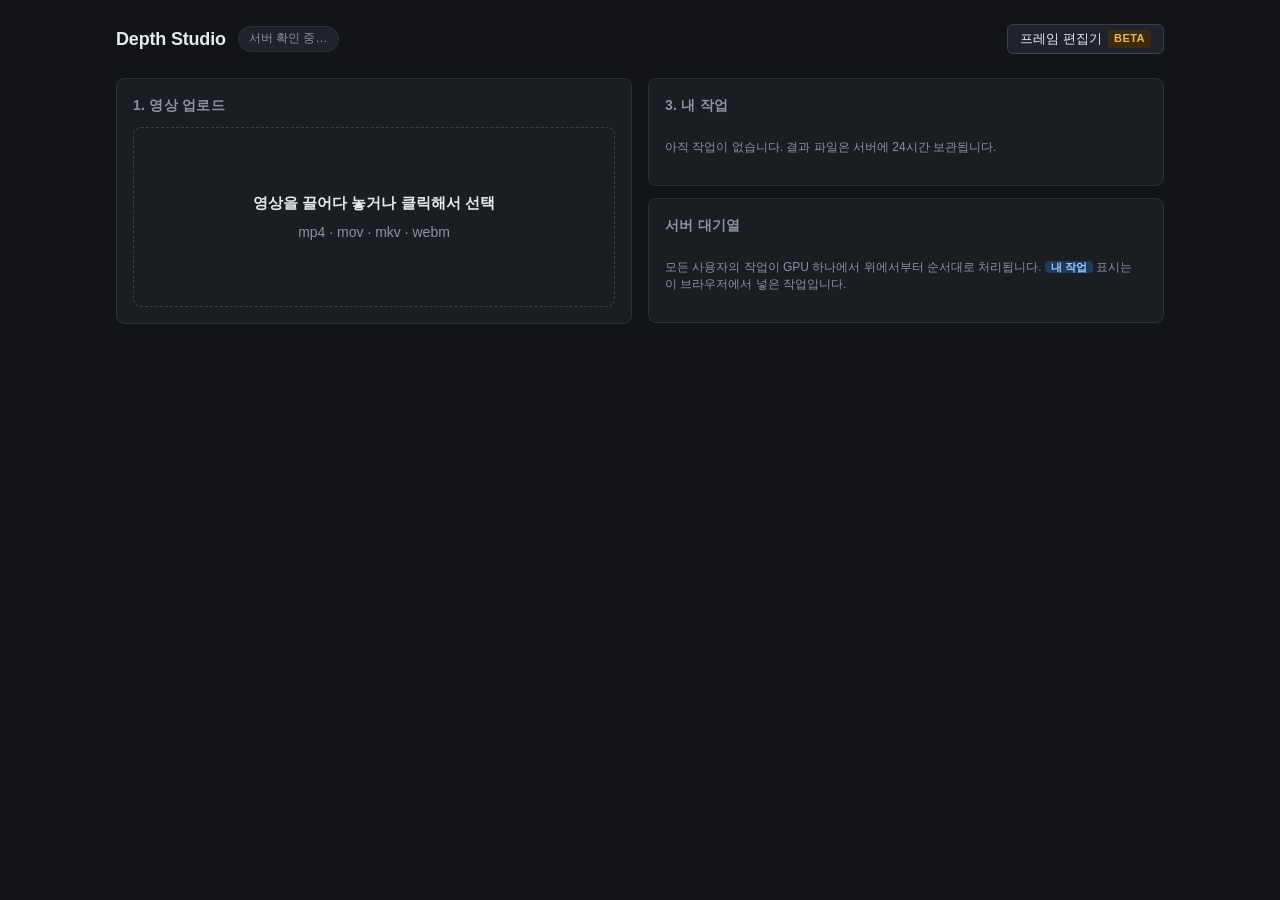
==== static/index.html @ bb8bd8f8 "Depth Studio: shared depth-map web app with frame timing editor Web page for a shared GPU server: up" ====
<!doctype html>
<html lang="ko">
<head>
  <meta charset="utf-8">
  <meta name="viewport" content="width=device-width, initial-scale=1">
  <title>Depth Studio</title>
  <link rel="stylesheet" href="/static/style.css">
</head>
<body>
  <div class="page">
    <header class="header">
      <a class="brand" href="/">Depth Studio</a>
      <a class="pill" id="serverStatus" href="#queue" title="서버 대기열 보기">서버 확인 중…</a>
      <div class="spacer"></div>
      <a class="btn" href="/editor">프레임 편집기 <span class="beta">BETA</span></a>
    </header>

    <div class="grid-2">
      <div class="stack">
        <section class="card">
          <h2>1. 영상 업로드</h2>
          <div id="uploadBox">
            <div class="dropzone" id="dropzone">
              <strong>영상을 끌어다 놓거나 클릭해서 선택</strong>
              <span id="uploadHint">mp4 · mov · mkv · webm</span>
            </div>
          </div>
          <div id="mediaBox" class="stack" hidden></div>
        </section>

        <section class="card" id="optionsCard" hidden>
          <h2>2. 변환 설정</h2>
          <div class="stack">
            <div id="depthOptions"></div>
            <div class="form">
              <label>컷 감지 민감도</label>
              <div class="inline">
                <input type="range" id="cutThreshold" min="2" max="60" step="1">
                <span class="val" id="cutThresholdVal"></span>
              </div>
              <div class="note full" id="cutInfo"></div>
              <label>출력</label>
              <div class="stack" style="gap:6px">
                <label class="check"><input type="checkbox" id="outMp4" checked> Depth 영상 (mp4, 흑백)</label>
                <label class="check"><input type="checkbox" id="outPng"> 16bit PNG 시퀀스 (zip)</label>
              </div>
              <label>오디오</label>
              <label class="check"><input type="checkbox" id="outAudio" checked> 원본 오디오 유지 (mp4에 포함)</label>
            </div>
            <div class="row">
              <button class="primary" id="startBtn">Depth 변환 시작</button>
              <span class="note" id="startNote"></span>
            </div>
          </div>
        </section>
      </div>

      <div class="stack">
        <section class="card">
          <h2>3. 내 작업</h2>
          <div class="jobs" id="jobs"></div>
          <p class="note" id="jobsEmpty">아직 작업이 없습니다. 결과 파일은 서버에 <span id="ttl">24</span>시간 보관됩니다.</p>
        </section>

        <section class="card" id="queue">
          <h2>서버 대기열 <span class="note" id="queueSummary"></span></h2>
          <div class="queue" id="queueList"></div>
          <p class="note">모든 사용자의 작업이 GPU 하나에서 위에서부터 순서대로 처리됩니다. <span class="mine-tag">내 작업</span> 표시는 이 브라우저에서 넣은 작업입니다.</p>
        </section>
      </div>
    </div>
  </div>
  <script type="module" src="/static/app.js"></script>
</body>
</html>
---- static/style.css ----
:root {
  --bg: #121417;
  --panel: #1a1d22;
  --panel-2: #20242a;
  --line: #2c3139;
  --line-2: #3a414b;
  --text: #e6e9ee;
  --muted: #8b939f;
  --accent: #5aa9ff;
  --accent-ink: #0b1a2b;
  --ok: #4cc38a;
  --warn: #f0b44c;
  --danger: #ef6461;
  --step1: #5aa9ff;
  --step2: #4cc38a;
  --step3: #f0b44c;
  --step4: #b38cff;
  --stepN: #3cc6c6;
  --hold: #7b8494;
  --radius: 8px;
  --mono: "JetBrains Mono", "Cascadia Mono", Consolas, monospace;
  color-scheme: dark;
}

* { box-sizing: border-box; }
html, body { margin: 0; height: 100%; }
body {
  background: var(--bg);
  color: var(--text);
  font: 14px/1.45 "Pretendard", "Segoe UI", "Apple SD Gothic Neo", "Malgun Gothic", sans-serif;
}
a { color: var(--accent); text-decoration: none; }
a:hover { text-decoration: underline; }
[hidden] { display: none !important; }
.muted { color: var(--muted); }
.mono { font-family: var(--mono); font-variant-numeric: tabular-nums; }
.spacer { flex: 1; }

button, .btn {
  display: inline-flex; align-items: center; justify-content: center; gap: 6px;
  height: 30px; padding: 0 12px;
  background: var(--panel-2); color: var(--text);
  border: 1px solid var(--line-2); border-radius: 6px;
  font: inherit; font-size: 13px; cursor: pointer; white-space: nowrap;
}
button:hover:not(:disabled), .btn:hover { border-color: #56606d; background: #262b32; text-decoration: none; }
button:disabled { opacity: .45; cursor: default; }
button.primary, .btn.primary { background: var(--accent); color: var(--accent-ink); border-color: var(--accent); font-weight: 600; }
button.primary:hover:not(:disabled), .btn.primary:hover { background: #7bbaff; }
button.danger { color: var(--danger); }
button.icon { width: 30px; padding: 0; }
button.on { background: #22364d; border-color: var(--accent); color: #cfe5ff; }

input, select {
  height: 30px; padding: 0 8px;
  background: #15181c; color: var(--text);
  border: 1px solid var(--line-2); border-radius: 6px; font: inherit; font-size: 13px;
}
input[type="checkbox"] { height: auto; accent-color: var(--accent); }
input[type="range"] { padding: 0; border: 0; background: none; accent-color: var(--accent); height: 20px; }
input[type="number"] { width: 72px; }
label.check { display: inline-flex; align-items: center; gap: 6px; cursor: pointer; }

/* ---------- converter page ---------- */
.page { max-width: 1080px; margin: 0 auto; padding: 24px 16px 64px; }
.header { display: flex; align-items: center; gap: 12px; margin-bottom: 24px; flex-wrap: wrap; }
.brand { font-size: 18px; font-weight: 700; color: var(--text); letter-spacing: -.01em; white-space: nowrap; }
.topbar .brand { font-size: 15px; }
.brand:hover { text-decoration: none; }
.pill { padding: 3px 10px; border-radius: 999px; background: var(--panel-2); border: 1px solid var(--line); color: var(--muted); font-size: 12px; }
.beta { padding: 1px 6px; border-radius: 4px; background: #3b2c10; color: var(--warn); font-size: 11px; font-weight: 700; letter-spacing: .04em; }
.grid-2 { display: grid; grid-template-columns: minmax(0, 1fr) minmax(0, 1fr); gap: 16px; }
@media (max-width: 820px) { .grid-2 { grid-template-columns: 1fr; } }
.card { background: var(--panel); border: 1px solid var(--line); border-radius: var(--radius); padding: 16px; }
.card h2 { margin: 0 0 12px; font-size: 14px; font-weight: 600; color: var(--muted); letter-spacing: .02em; }
.stack { display: flex; flex-direction: column; gap: 12px; }
.row { display: flex; align-items: center; gap: 8px; flex-wrap: wrap; }

.dropzone {
  display: flex; flex-direction: column; align-items: center; justify-content: center; gap: 8px;
  min-height: 180px; padding: 24px; text-align: center;
  border: 1.5px dashed var(--line-2); border-radius: var(--radius); cursor: pointer; color: var(--muted);
}
.dropzone.drag, .dropzone:hover { border-color: var(--accent); color: var(--text); background: #16202b; }
.dropzone strong { color: var(--text); font-size: 15px; }

.progress { height: 6px; background: #0f1114; border-radius: 3px; overflow: hidden; }
.progress > div { height: 100%; width: 0; background: var(--accent); transition: width .2s; }
.progress.indeterminate > div { width: 30%; animation: indet 1.1s infinite ease-in-out; }
@keyframes indet { from { margin-left: -30%; } to { margin-left: 100%; } }

.media-info { display: grid; grid-template-columns: 140px 1fr; gap: 12px; align-items: start; }
.media-info img { width: 140px; border-radius: 4px; background: #000; display: block; }
.kv { display: grid; grid-template-columns: auto 1fr; gap: 2px 12px; font-size: 13px; }
.kv dt { color: var(--muted); }
.kv dd { margin: 0; }

.form { display: grid; grid-template-columns: 120px minmax(0, 1fr); gap: 10px 12px; align-items: center; }
.form > label { color: var(--muted); font-size: 13px; }
.form .full { grid-column: 1 / -1; }
.form .inline { display: flex; align-items: center; gap: 8px; }
.form .inline input[type="range"] { flex: 1; min-width: 0; }
.form .val { min-width: 40px; text-align: right; font-family: var(--mono); font-size: 12px; color: var(--muted); }
details.adv > summary { cursor: pointer; color: var(--muted); font-size: 13px; padding: 4px 0; }
details.adv[open] > summary { margin-bottom: 10px; }
.note { font-size: 12px; color: var(--muted); }
.note.warn { color: var(--warn); }

.jobs { display: flex; flex-direction: column; gap: 10px; }
.job { border: 1px solid var(--line); border-radius: var(--radius); padding: 12px; background: var(--panel-2); display: flex; flex-direction: column; gap: 8px; }
.job-head { display: flex; align-items: center; gap: 8px; }
.job-title { font-weight: 600; overflow: hidden; text-overflow: ellipsis; white-space: nowrap; min-width: 0; flex: 1; }
.badge { font-size: 11px; padding: 1px 7px; border-radius: 4px; background: #2a2f37; color: var(--muted); font-weight: 600; }
.badge.running { background: #16314f; color: #9ccbff; }
.badge.done { background: #143526; color: var(--ok); }
.badge.error { background: #3d1a1a; color: var(--danger); }
.badge.cancelled { background: #2a2f37; color: var(--muted); }
.job-stage { font-size: 12px; color: var(--muted); }
.job-files { display: flex; flex-direction: column; gap: 4px; }
.job-files a { display: flex; justify-content: space-between; gap: 8px; padding: 6px 10px; border-radius: 6px; background: #15181c; border: 1px solid var(--line); }
.job-files a:hover { border-color: var(--accent); text-decoration: none; }
.job-err { color: var(--danger); font-size: 12px; white-space: pre-wrap; word-break: break-word; }

.queue { display: flex; flex-direction: column; gap: 6px; }
.queue h4 { margin: 8px 0 2px; font-size: 12px; font-weight: 600; color: var(--muted); }
.queue h4:first-child { margin-top: 0; }
.qrow { display: grid; grid-template-columns: 28px minmax(0, 1fr); gap: 4px 10px; padding: 8px 10px; border-radius: 6px; background: var(--panel-2); border: 1px solid var(--line); }
.qrow.mine { border-color: #2f5f93; background: #18222e; }
.qrow.done-row { background: transparent; }
.qrow > :not(.qpos) { grid-column: 2; }
.qpos { grid-row: 1; grid-column: 1; align-self: start; text-align: center; font-family: var(--mono); font-weight: 700; font-size: 13px; color: var(--muted); padding-top: 1px; }
.qrow.running .qpos { color: #9ccbff; }
.qname { display: flex; align-items: center; gap: 6px; min-width: 0; }
.qname span:first-child { overflow: hidden; text-overflow: ellipsis; white-space: nowrap; font-weight: 600; min-width: 0; }
.qmeta { font-size: 12px; color: var(--muted); }
.mine-tag { font-size: 11px; padding: 0 6px; border-radius: 4px; background: #1e3a5c; color: #9ccbff; font-weight: 600; white-space: nowrap; }
a.pill:hover { color: var(--text); border-color: var(--line-2); text-decoration: none; }

.toast {
  position: fixed; left: 50%; bottom: 24px; transform: translateX(-50%);
  background: #2a3038; border: 1px solid var(--line-2); padding: 8px 14px; border-radius: 6px;
  font-size: 13px; z-index: 50; box-shadow: 0 6px 24px rgba(0,0,0,.4);
}

/* ---------- editor ---------- */
body.editor { overflow: hidden; }
.topbar {
  height: 44px; display: flex; align-items: center; gap: 8px; padding: 0 12px;
  background: var(--panel); border-bottom: 1px solid var(--line);
}
.topbar .file { font-weight: 600; max-width: 320px; overflow: hidden; text-overflow: ellipsis; white-space: nowrap; }
.topbar .sep { width: 1px; height: 20px; background: var(--line); margin: 0 4px; }
.editor-grid {
  height: calc(100vh - 44px);
  display: grid;
  grid-template-columns: minmax(0, 1fr) 340px;
  grid-template-rows: minmax(0, 1fr) auto;
}
.viewer-pane { display: flex; flex-direction: column; min-width: 0; min-height: 0; border-right: 1px solid var(--line); }
.viewer-toolbar, .transport, .tl-toolbar { display: flex; align-items: center; gap: 6px; padding: 6px 10px; flex-wrap: wrap; }
.viewer-toolbar { border-bottom: 1px solid var(--line); }
.seg-ctrl { display: inline-flex; border: 1px solid var(--line-2); border-radius: 6px; overflow: hidden; }
.seg-ctrl button { border: 0; border-radius: 0; height: 28px; background: transparent; }
.seg-ctrl button + button { border-left: 1px solid var(--line-2); }
.seg-ctrl button.on { background: #22364d; color: #cfe5ff; }
.viewer { position: relative; flex: 1; min-height: 0; background: #0b0c0e; }
.viewer canvas { position: absolute; inset: 0; width: 100%; height: 100%; display: block; }
.hud {
  position: absolute; left: 10px; top: 10px; display: flex; gap: 6px; flex-wrap: wrap; pointer-events: none;
  font-family: var(--mono); font-size: 12px;
}
.hud span { background: rgba(10,12,14,.78); border: 1px solid rgba(255,255,255,.08); padding: 2px 8px; border-radius: 4px; }
.hud .key { color: #fff; background: rgba(40,90,150,.85); }
.hud .hold { color: #cdd3dc; }
.hud .ov { color: var(--warn); }
.load-status { font-size: 12px; color: var(--muted); }
.transport { border-top: 1px solid var(--line); }
.transport .tc { font-family: var(--mono); font-size: 13px; padding: 0 8px; color: var(--muted); }
.transport input.frame { width: 76px; font-family: var(--mono); }

.inspector { grid-row: 1 / 2; grid-column: 2; overflow-y: auto; background: var(--panel); }
.insp-sec { padding: 12px 14px; border-bottom: 1px solid var(--line); display: flex; flex-direction: column; gap: 8px; }
.insp-sec h3 { margin: 0; font-size: 12px; font-weight: 600; color: var(--muted); text-transform: uppercase; letter-spacing: .06em; display: flex; align-items: center; gap: 8px; }
.insp-sec h3 .spacer { flex: 1; }
.insp-sec .row button { height: 28px; }
.step-btns { display: grid; grid-template-columns: repeat(5, 1fr); gap: 4px; }
.step-btns button { padding: 0; font-weight: 600; }
.step-btns button[data-step="1"] { color: var(--step1); }
.step-btns button[data-step="2"] { color: var(--step2); }
.step-btns button[data-step="3"] { color: var(--step3); }
.step-btns button[data-step="4"] { color: var(--step4); }
.step-btns button[data-step="0"] { color: var(--hold); }
.target { font-size: 12px; color: var(--muted); }
.target b { color: var(--text); font-weight: 600; }
.list { display: flex; flex-direction: column; gap: 2px; max-height: 180px; overflow-y: auto; }
.list .item { display: flex; align-items: center; gap: 6px; padding: 3px 6px; border-radius: 4px; font-size: 12px; }
.list .item:hover { background: var(--panel-2); }
.list .item.active { background: #1d2b3b; }
.list .item .range { font-family: var(--mono); flex: 1; cursor: pointer; }
.list .item select { height: 24px; font-size: 12px; padding: 0 4px; }
.list .item button { height: 22px; padding: 0 6px; font-size: 11px; }
.swatch { width: 10px; height: 10px; border-radius: 2px; flex: none; }
.stats { display: grid; grid-template-columns: 1fr 1fr; gap: 6px; }
.stat { background: var(--panel-2); border-radius: 6px; padding: 6px 8px; }
.stat .v { font-family: var(--mono); font-size: 16px; }
.stat .k { font-size: 11px; color: var(--muted); }

.timeline-pane { grid-column: 1 / -1; display: flex; flex-direction: column; border-top: 1px solid var(--line); background: var(--panel); min-width: 0; }
.tl-toolbar { border-bottom: 1px solid var(--line); font-size: 12px; }
.legend { display: flex; gap: 10px; color: var(--muted); font-size: 12px; flex-wrap: wrap; }
.legend span { display: inline-flex; align-items: center; gap: 4px; }
.tl-body { flex: 1; display: flex; min-height: 0; }
.tl-labels { width: 64px; flex: none; border-right: 1px solid var(--line); font-size: 11px; color: var(--muted); }
.tl-labels div { display: flex; align-items: center; padding-left: 8px; border-bottom: 1px solid var(--line); }
.tl-main { flex: 1; min-width: 0; display: flex; flex-direction: column; }
.tl-main canvas { display: block; width: 100%; cursor: crosshair; }
.tl-scroll { overflow-x: auto; overflow-y: hidden; height: 14px; }
.tl-scroll > div { height: 1px; }

.modal { position: fixed; inset: 0; background: rgba(0,0,0,.55); display: flex; align-items: center; justify-content: center; z-index: 40; }
.modal-box { background: var(--panel); border: 1px solid var(--line-2); border-radius: var(--radius); padding: 20px; width: min(640px, calc(100vw - 32px)); max-height: 80vh; overflow: auto; }
.modal-box h2 { margin: 0 0 12px; font-size: 16px; }
.keys { display: grid; grid-template-columns: auto 1fr; gap: 6px 16px; font-size: 13px; }
.keys kbd { font-family: var(--mono); font-size: 12px; background: var(--panel-2); border: 1px solid var(--line-2); border-bottom-width: 2px; border-radius: 4px; padding: 0 6px; white-space: nowrap; }
.upload-view { max-width: 640px; margin: 64px auto; padding: 0 16px; }

@media (max-width: 900px) {
  body.editor { overflow: auto; }
  .editor-grid { height: auto; grid-template-columns: 1fr; grid-template-rows: 60vh auto 210px; }
  .inspector { grid-row: 2; grid-column: 1; }
  .timeline-pane { grid-row: 3; }
}
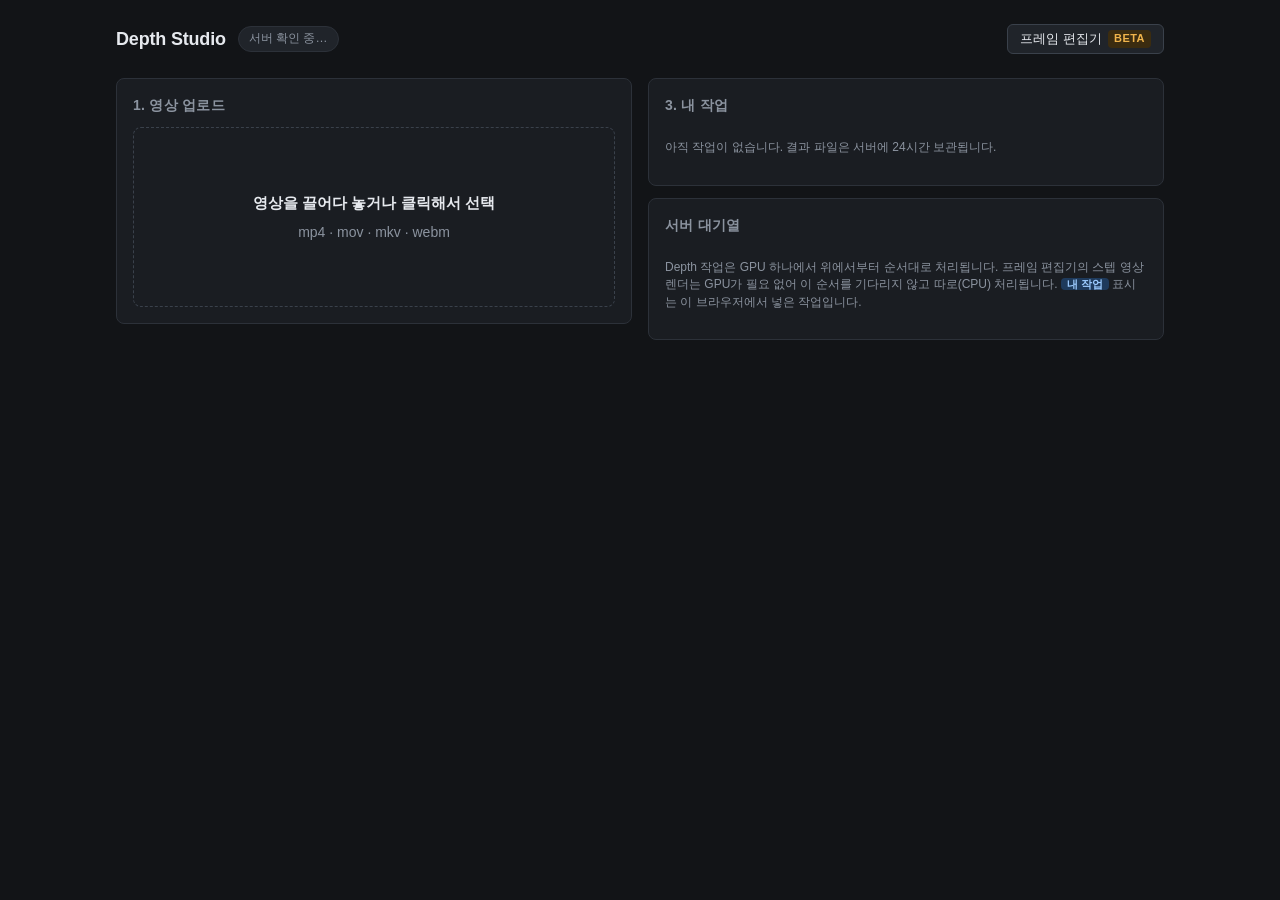
==== commit dede54b5: "Editor: auto timing, shot cards, CPU lane for stepped renders Auto timing - Uploads for the editor n" ====
--- a/static/index.html
+++ b/static/index.html
@@ -65,7 +65,7 @@
         <section class="card" id="queue">
           <h2>서버 대기열 <span class="note" id="queueSummary"></span></h2>
           <div class="queue" id="queueList"></div>
-          <p class="note">모든 사용자의 작업이 GPU 하나에서 위에서부터 순서대로 처리됩니다. <span class="mine-tag">내 작업</span> 표시는 이 브라우저에서 넣은 작업입니다.</p>
+          <p class="note">Depth 작업은 GPU 하나에서 위에서부터 순서대로 처리됩니다. 프레임 편집기의 스텝 영상 렌더는 GPU가 필요 없어 이 순서를 기다리지 않고 따로(CPU) 처리됩니다. <span class="mine-tag">내 작업</span> 표시는 이 브라우저에서 넣은 작업입니다.</p>
         </section>
       </div>
     </div>
--- a/static/style.css
+++ b/static/style.css
@@ -12,6 +12,7 @@
   --warn: #f0b44c;
   --danger: #ef6461;
   --step1: #5aa9ff;
+  --step15: #9ad65c;
   --step2: #4cc38a;
   --step3: #f0b44c;
   --step4: #b38cff;
@@ -150,13 +151,33 @@
 }
 .topbar .file { font-weight: 600; max-width: 320px; overflow: hidden; text-overflow: ellipsis; white-space: nowrap; }
 .topbar .sep { width: 1px; height: 20px; background: var(--line); margin: 0 4px; }
+.topbar .stat-chip { padding: 2px 8px; border-radius: 999px; background: var(--panel-2); border: 1px solid var(--line); font-size: 12px; color: var(--muted); white-space: nowrap; }
+.topbar .stat-chip:empty { display: none; }
+details.menu { position: relative; }
+details.menu > summary { list-style: none; }
+details.menu > summary::-webkit-details-marker { display: none; }
+.menu-list {
+  position: absolute; right: 0; top: calc(100% + 4px); z-index: 30; min-width: 220px;
+  display: flex; flex-direction: column; padding: 4px;
+  background: var(--panel); border: 1px solid var(--line-2); border-radius: 8px; box-shadow: 0 8px 24px rgba(0,0,0,.45);
+}
+.menu-list button { justify-content: flex-start; border: 0; background: transparent; height: 32px; }
+.menu-list button:hover:not(:disabled) { background: var(--panel-2); }
+.menu-list hr { border: 0; border-top: 1px solid var(--line); margin: 4px 0; }
+
+/* viewer | splitter | inspector, then splitter and timeline across; sizes come from --insp-w / --tl-h */
 .editor-grid {
   height: calc(100vh - 44px);
   display: grid;
-  grid-template-columns: minmax(0, 1fr) 340px;
-  grid-template-rows: minmax(0, 1fr) auto;
-}
-.viewer-pane { display: flex; flex-direction: column; min-width: 0; min-height: 0; border-right: 1px solid var(--line); }
+  grid-template-columns: minmax(0, 1fr) 5px var(--insp-w, 380px);
+  grid-template-rows: minmax(0, 1fr) 5px var(--tl-h, 230px);
+}
+.splitter { background: var(--line); transition: background .12s; touch-action: none; }
+.splitter:hover, .resizing .splitter:active { background: var(--accent); }
+.split-v { grid-row: 1; grid-column: 2; cursor: col-resize; }
+.split-h { grid-row: 2; grid-column: 1 / -1; cursor: row-resize; }
+body.resizing { user-select: none; }
+.viewer-pane { grid-row: 1; grid-column: 1; display: flex; flex-direction: column; min-width: 0; min-height: 0; }
 .viewer-toolbar, .transport, .tl-toolbar { display: flex; align-items: center; gap: 6px; padding: 6px 10px; flex-wrap: wrap; }
 .viewer-toolbar { border-bottom: 1px solid var(--line); }
 .seg-ctrl { display: inline-flex; border: 1px solid var(--line-2); border-radius: 6px; overflow: hidden; }
@@ -178,20 +199,46 @@
 .transport .tc { font-family: var(--mono); font-size: 13px; padding: 0 8px; color: var(--muted); }
 .transport input.frame { width: 76px; font-family: var(--mono); }
 
-.inspector { grid-row: 1 / 2; grid-column: 2; overflow-y: auto; background: var(--panel); }
+.inspector { grid-row: 1; grid-column: 3; overflow-y: auto; background: var(--panel); min-width: 0; }
 .insp-sec { padding: 12px 14px; border-bottom: 1px solid var(--line); display: flex; flex-direction: column; gap: 8px; }
-.insp-sec h3 { margin: 0; font-size: 12px; font-weight: 600; color: var(--muted); text-transform: uppercase; letter-spacing: .06em; display: flex; align-items: center; gap: 8px; }
-.insp-sec h3 .spacer { flex: 1; }
+.insp-sec h3 { margin: 0; font-size: 13px; font-weight: 600; display: flex; align-items: center; gap: 8px; }
+.insp-sec h3 .count { font-weight: 400; font-size: 12px; color: var(--muted); }
+.insp-sec .note b { color: var(--text); font-weight: 600; }
 .insp-sec .row button { height: 28px; }
-.step-btns { display: grid; grid-template-columns: repeat(5, 1fr); gap: 4px; }
-.step-btns button { padding: 0; font-weight: 600; }
-.step-btns button[data-step="1"] { color: var(--step1); }
-.step-btns button[data-step="2"] { color: var(--step2); }
-.step-btns button[data-step="3"] { color: var(--step3); }
-.step-btns button[data-step="4"] { color: var(--step4); }
-.step-btns button[data-step="0"] { color: var(--hold); }
-.target { font-size: 12px; color: var(--muted); }
-.target b { color: var(--text); font-weight: 600; }
+details.fold { display: block; }
+details.fold > summary { cursor: pointer; list-style: none; font-size: 13px; font-weight: 600; display: flex; align-items: center; gap: 6px; }
+details.fold > summary::-webkit-details-marker { display: none; }
+details.fold > summary::before { content: "▸"; color: var(--muted); width: 10px; }
+details.fold[open] > summary::before { content: "▾"; }
+details.fold > :not(summary) { margin-top: 8px; }
+.field { display: grid; grid-template-columns: 76px minmax(0, 1fr); align-items: center; gap: 8px; }
+.field .lbl { font-size: 12px; color: var(--muted); }
+.field .inline { display: flex; align-items: center; gap: 6px; }
+.field .inline input[type="range"] { flex: 1; min-width: 0; }
+.sub { display: flex; flex-direction: column; gap: 6px; padding-top: 8px; border-top: 1px dashed var(--line); }
+.sub-h { font-size: 12px; font-weight: 600; }
+
+.chips { display: flex; flex-wrap: wrap; gap: 4px; }
+.chip { height: 26px; padding: 0 9px; border-radius: 13px; font-size: 12px; font-weight: 600; }
+.chip.on { background: #243243; border-color: currentColor; }
+.chip[data-step="auto"] { color: var(--text); }
+.chip[data-step="auto"].on { color: #cfe5ff; border-color: var(--accent); background: #22364d; }
+.chip[data-step="1"] { color: var(--step1); }
+.chip[data-step="1.5"] { color: var(--step15); }
+.chip[data-step="2"] { color: var(--step2); }
+.chip[data-step="3"] { color: var(--step3); }
+.chip[data-step="4"] { color: var(--step4); }
+.chip[data-step="0"] { color: #aab2bd; }
+
+.shots { display: flex; flex-direction: column; gap: 6px; }
+.shot { display: grid; grid-template-columns: 72px minmax(0, 1fr); gap: 8px; padding: 8px; border: 1px solid var(--line); border-radius: 8px; background: var(--panel-2); }
+.shot.active { border-color: var(--accent); background: #1c2632; }
+.shot-thumb { width: 72px; height: 42px; object-fit: cover; border-radius: 4px; background: #0b0c0e; cursor: pointer; }
+.shot-body { min-width: 0; display: flex; flex-direction: column; gap: 5px; }
+.shot-title { display: flex; align-items: baseline; gap: 8px; flex-wrap: wrap; cursor: pointer; }
+.shot-desc { font-size: 12px; }
+.shot-desc.custom { color: var(--warn); }
+.shot .chip { height: 24px; padding: 0 7px; }
 .list { display: flex; flex-direction: column; gap: 2px; max-height: 180px; overflow-y: auto; }
 .list .item { display: flex; align-items: center; gap: 6px; padding: 3px 6px; border-radius: 4px; font-size: 12px; }
 .list .item:hover { background: var(--panel-2); }
@@ -200,21 +247,17 @@
 .list .item select { height: 24px; font-size: 12px; padding: 0 4px; }
 .list .item button { height: 22px; padding: 0 6px; font-size: 11px; }
 .swatch { width: 10px; height: 10px; border-radius: 2px; flex: none; }
-.stats { display: grid; grid-template-columns: 1fr 1fr; gap: 6px; }
-.stat { background: var(--panel-2); border-radius: 6px; padding: 6px 8px; }
-.stat .v { font-family: var(--mono); font-size: 16px; }
-.stat .k { font-size: 11px; color: var(--muted); }
-
-.timeline-pane { grid-column: 1 / -1; display: flex; flex-direction: column; border-top: 1px solid var(--line); background: var(--panel); min-width: 0; }
+
+.timeline-pane { grid-row: 3; grid-column: 1 / -1; display: flex; flex-direction: column; background: var(--panel); min-width: 0; min-height: 0; }
 .tl-toolbar { border-bottom: 1px solid var(--line); font-size: 12px; }
 .legend { display: flex; gap: 10px; color: var(--muted); font-size: 12px; flex-wrap: wrap; }
 .legend span { display: inline-flex; align-items: center; gap: 4px; }
 .tl-body { flex: 1; display: flex; min-height: 0; }
 .tl-labels { width: 64px; flex: none; border-right: 1px solid var(--line); font-size: 11px; color: var(--muted); }
 .tl-labels div { display: flex; align-items: center; padding-left: 8px; border-bottom: 1px solid var(--line); }
-.tl-main { flex: 1; min-width: 0; display: flex; flex-direction: column; }
-.tl-main canvas { display: block; width: 100%; cursor: crosshair; }
-.tl-scroll { overflow-x: auto; overflow-y: hidden; height: 14px; }
+.tl-main { flex: 1; min-width: 0; min-height: 0; display: flex; flex-direction: column; }
+.tl-main canvas { display: block; width: 100%; flex: 1 1 0; min-height: 0; cursor: crosshair; }
+.tl-scroll { overflow-x: auto; overflow-y: hidden; height: 14px; flex: none; }
 .tl-scroll > div { height: 1px; }
 
 .modal { position: fixed; inset: 0; background: rgba(0,0,0,.55); display: flex; align-items: center; justify-content: center; z-index: 40; }
@@ -226,7 +269,8 @@
 
 @media (max-width: 900px) {
   body.editor { overflow: auto; }
-  .editor-grid { height: auto; grid-template-columns: 1fr; grid-template-rows: 60vh auto 210px; }
+  .editor-grid { height: auto; grid-template-columns: 1fr; grid-template-rows: 60vh auto 240px; }
+  .splitter { display: none; }
   .inspector { grid-row: 2; grid-column: 1; }
   .timeline-pane { grid-row: 3; }
 }
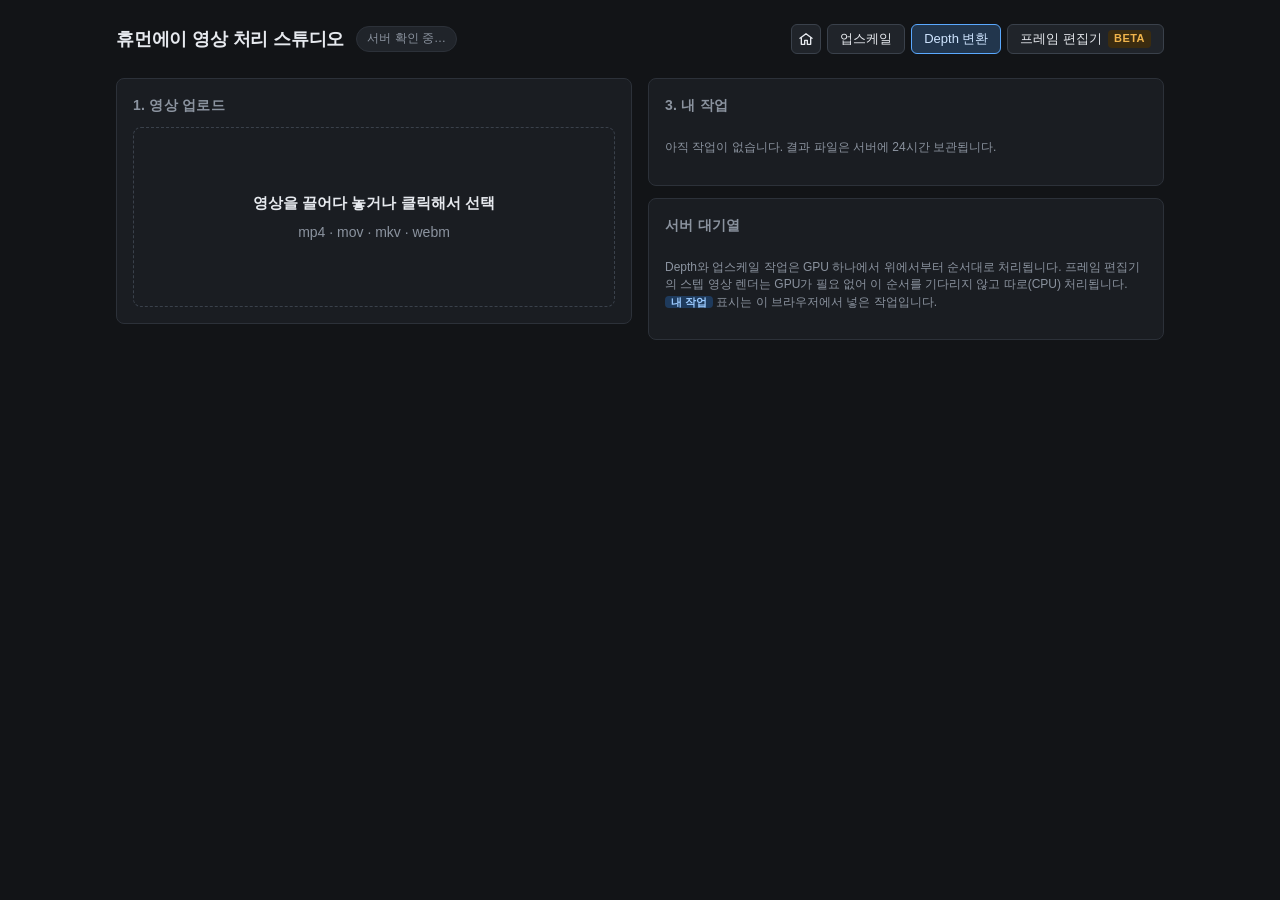
==== commit 1183d405: "Add upscale tool and landing page to the studio Merge the anc_video-upscale-tool pipeline into the s" ====
--- a/static/index.html
+++ b/static/index.html
@@ -3,16 +3,21 @@
 <head>
   <meta charset="utf-8">
   <meta name="viewport" content="width=device-width, initial-scale=1">
-  <title>Depth Studio</title>
+  <title>Depth 변환 — 휴먼에이 영상 처리 스튜디오</title>
   <link rel="stylesheet" href="/static/style.css">
 </head>
 <body>
   <div class="page">
     <header class="header">
-      <a class="brand" href="/">Depth Studio</a>
+      <a class="brand" href="/">휴먼에이 영상 처리 스튜디오</a>
       <a class="pill" id="serverStatus" href="#queue" title="서버 대기열 보기">서버 확인 중…</a>
       <div class="spacer"></div>
-      <a class="btn" href="/editor">프레임 편집기 <span class="beta">BETA</span></a>
+      <nav class="nav" aria-label="서비스">
+        <a class="btn icon" href="/" aria-label="홈 (서비스 선택)" title="홈"><svg width="16" height="16" viewBox="0 0 24 24" fill="none" stroke="currentColor" stroke-width="2" stroke-linecap="round" stroke-linejoin="round" aria-hidden="true"><path d="M3 11l9-7 9 7"></path><path d="M5 10v10h5v-6h4v6h5V10"></path></svg></a>
+        <a class="btn" href="/upscale">업스케일</a>
+        <a class="btn on" href="/depth" aria-current="page">Depth 변환</a>
+        <a class="btn" href="/editor">프레임 편집기 <span class="beta">BETA</span></a>
+      </nav>
     </header>
 
     <div class="grid-2">
@@ -65,7 +70,7 @@
         <section class="card" id="queue">
           <h2>서버 대기열 <span class="note" id="queueSummary"></span></h2>
           <div class="queue" id="queueList"></div>
-          <p class="note">Depth 작업은 GPU 하나에서 위에서부터 순서대로 처리됩니다. 프레임 편집기의 스텝 영상 렌더는 GPU가 필요 없어 이 순서를 기다리지 않고 따로(CPU) 처리됩니다. <span class="mine-tag">내 작업</span> 표시는 이 브라우저에서 넣은 작업입니다.</p>
+          <p class="note">Depth와 업스케일 작업은 GPU 하나에서 위에서부터 순서대로 처리됩니다. 프레임 편집기의 스텝 영상 렌더는 GPU가 필요 없어 이 순서를 기다리지 않고 따로(CPU) 처리됩니다. <span class="mine-tag">내 작업</span> 표시는 이 브라우저에서 넣은 작업입니다.</p>
         </section>
       </div>
     </div>
--- a/static/style.css
+++ b/static/style.css
@@ -70,6 +70,27 @@
 .brand:hover { text-decoration: none; }
 .pill { padding: 3px 10px; border-radius: 999px; background: var(--panel-2); border: 1px solid var(--line); color: var(--muted); font-size: 12px; }
 .beta { padding: 1px 6px; border-radius: 4px; background: #3b2c10; color: var(--warn); font-size: 11px; font-weight: 700; letter-spacing: .04em; }
+.btn.icon { width: 30px; padding: 0; }
+.nav { display: flex; align-items: center; gap: 6px; flex-wrap: wrap; }
+.nav .btn.on { background: #22364d; border-color: var(--accent); color: #cfe5ff; }
+
+/* ---------- landing ---------- */
+.intro { margin-bottom: 20px; }
+.intro h1 { margin: 0 0 4px; font-size: 18px; font-weight: 700; }
+.intro p { margin: 0; font-size: 13px; color: var(--muted); }
+.tools { display: grid; grid-template-columns: repeat(auto-fit, minmax(260px, 1fr)); gap: 16px; margin-bottom: 16px; }
+.tool { display: flex; flex-direction: column; gap: 10px; color: var(--text); }
+.tool:hover { border-color: var(--line-2); background: #1d2026; text-decoration: none; }
+.tool-head { display: flex; align-items: center; gap: 8px; }
+.tool-head h3 { margin: 0; font-size: 15px; font-weight: 600; }
+.tool-desc { margin: 0; color: var(--muted); font-size: 13px; }
+.tool-list { margin: 0; padding: 0 0 0 16px; font-size: 12px; color: var(--muted); display: flex; flex-direction: column; gap: 2px; }
+.tool-open { margin-top: auto; font-size: 13px; font-weight: 600; color: var(--accent); }
+
+/* job kind tags in the shared queue */
+.tag-up { background: #16314f; color: #9ccbff; }
+.tag-depth { background: #143526; color: var(--ok); }
+.tag-edit { background: #3b2c10; color: var(--warn); }
 .grid-2 { display: grid; grid-template-columns: minmax(0, 1fr) minmax(0, 1fr); gap: 16px; }
 @media (max-width: 820px) { .grid-2 { grid-template-columns: 1fr; } }
 .card { background: var(--panel); border: 1px solid var(--line); border-radius: var(--radius); padding: 16px; }
@@ -99,6 +120,7 @@
 .form { display: grid; grid-template-columns: 120px minmax(0, 1fr); gap: 10px 12px; align-items: center; }
 .form > label { color: var(--muted); font-size: 13px; }
 .form .full { grid-column: 1 / -1; }
+.form .seg-ctrl { justify-self: start; flex-wrap: wrap; }
 .form .inline { display: flex; align-items: center; gap: 8px; }
 .form .inline input[type="range"] { flex: 1; min-width: 0; }
 .form .val { min-width: 40px; text-align: right; font-family: var(--mono); font-size: 12px; color: var(--muted); }
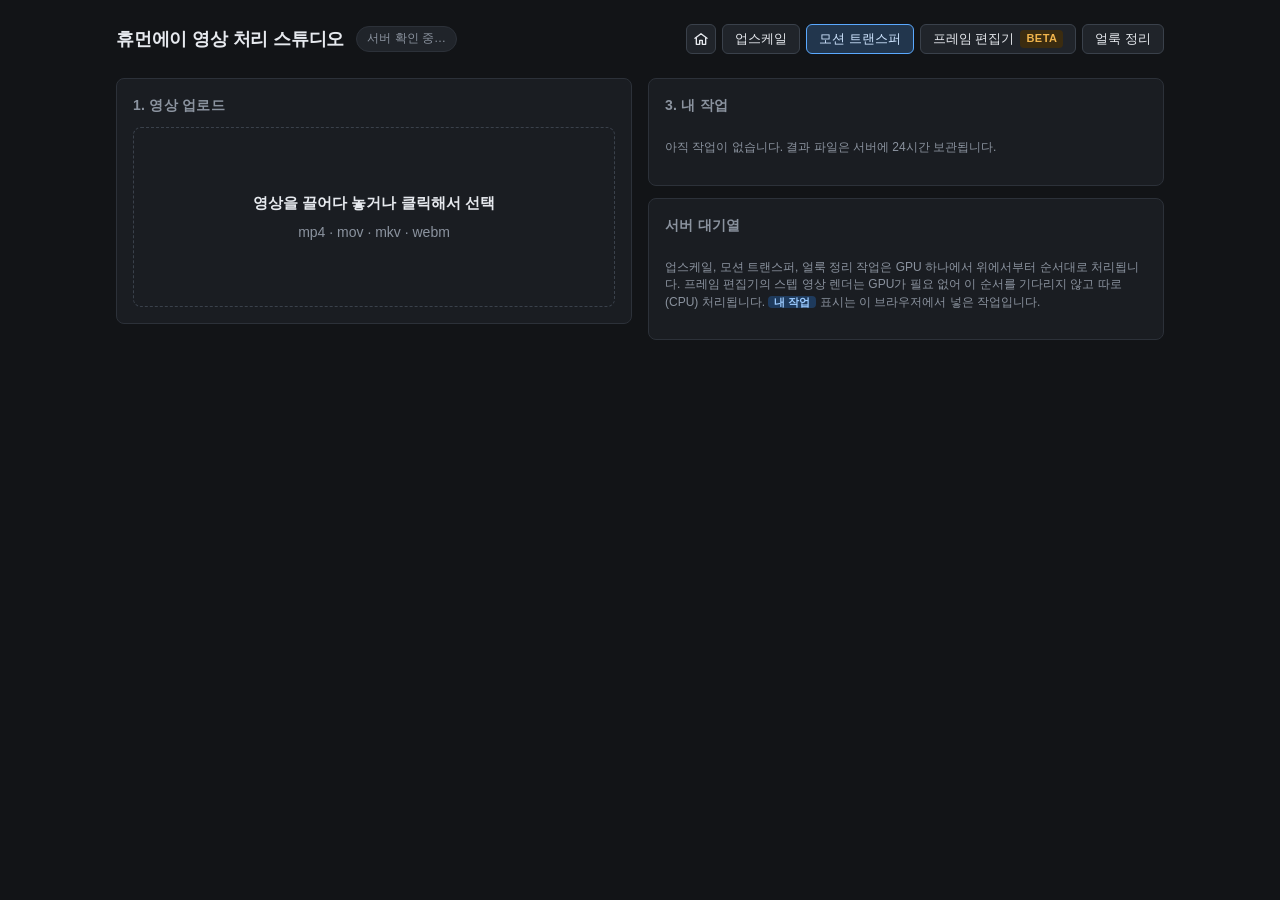
==== commit e894888e: "Add image cleanup tool and image upscaling Image cleanup (/cleanup) wipes the mottled grain and bloc" ====
--- a/static/index.html
+++ b/static/index.html
@@ -3,7 +3,7 @@
 <head>
   <meta charset="utf-8">
   <meta name="viewport" content="width=device-width, initial-scale=1">
-  <title>Depth 변환 — 휴먼에이 영상 처리 스튜디오</title>
+  <title>모션 트랜스퍼 영상 변환 — 휴먼에이 영상 처리 스튜디오</title>
   <link rel="stylesheet" href="/static/style.css">
 </head>
 <body>
@@ -15,8 +15,9 @@
       <nav class="nav" aria-label="서비스">
         <a class="btn icon" href="/" aria-label="홈 (서비스 선택)" title="홈"><svg width="16" height="16" viewBox="0 0 24 24" fill="none" stroke="currentColor" stroke-width="2" stroke-linecap="round" stroke-linejoin="round" aria-hidden="true"><path d="M3 11l9-7 9 7"></path><path d="M5 10v10h5v-6h4v6h5V10"></path></svg></a>
         <a class="btn" href="/upscale">업스케일</a>
-        <a class="btn on" href="/depth" aria-current="page">Depth 변환</a>
+        <a class="btn on" href="/depth" aria-current="page">모션 트랜스퍼</a>
         <a class="btn" href="/editor">프레임 편집기 <span class="beta">BETA</span></a>
+        <a class="btn" href="/cleanup">얼룩 정리</a>
       </nav>
     </header>
 
@@ -53,7 +54,7 @@
               <label class="check"><input type="checkbox" id="outAudio" checked> 원본 오디오 유지 (mp4에 포함)</label>
             </div>
             <div class="row">
-              <button class="primary" id="startBtn">Depth 변환 시작</button>
+              <button class="primary" id="startBtn">변환 시작</button>
               <span class="note" id="startNote"></span>
             </div>
           </div>
@@ -70,7 +71,7 @@
         <section class="card" id="queue">
           <h2>서버 대기열 <span class="note" id="queueSummary"></span></h2>
           <div class="queue" id="queueList"></div>
-          <p class="note">Depth와 업스케일 작업은 GPU 하나에서 위에서부터 순서대로 처리됩니다. 프레임 편집기의 스텝 영상 렌더는 GPU가 필요 없어 이 순서를 기다리지 않고 따로(CPU) 처리됩니다. <span class="mine-tag">내 작업</span> 표시는 이 브라우저에서 넣은 작업입니다.</p>
+          <p class="note">업스케일, 모션 트랜스퍼, 얼룩 정리 작업은 GPU 하나에서 위에서부터 순서대로 처리됩니다. 프레임 편집기의 스텝 영상 렌더는 GPU가 필요 없어 이 순서를 기다리지 않고 따로(CPU) 처리됩니다. <span class="mine-tag">내 작업</span> 표시는 이 브라우저에서 넣은 작업입니다.</p>
         </section>
       </div>
     </div>
--- a/static/style.css
+++ b/static/style.css
@@ -83,6 +83,8 @@
 .tool:hover { border-color: var(--line-2); background: #1d2026; text-decoration: none; }
 .tool-head { display: flex; align-items: center; gap: 8px; }
 .tool-head h3 { margin: 0; font-size: 15px; font-weight: 600; }
+.badge.media-vid { background: #16314f; color: #9ccbff; }
+.badge.media-img { background: #2b2142; color: var(--step4); }
 .tool-desc { margin: 0; color: var(--muted); font-size: 13px; }
 .tool-list { margin: 0; padding: 0 0 0 16px; font-size: 12px; color: var(--muted); display: flex; flex-direction: column; gap: 2px; }
 .tool-open { margin-top: auto; font-size: 13px; font-weight: 600; color: var(--accent); }
@@ -91,6 +93,78 @@
 .tag-up { background: #16314f; color: #9ccbff; }
 .tag-depth { background: #143526; color: var(--ok); }
 .tag-edit { background: #3b2c10; color: var(--warn); }
+.tag-clean { background: #2b2142; color: var(--step4); }
+/* upscale page: controls for videos or for images only */
+.upscale-image .vid-only, .upscale-video .img-only { display: none !important; }
+.thumb-strip { display: flex; flex-wrap: wrap; gap: 6px; }
+.thumb-strip img, .thumb-strip span { width: 64px; height: 64px; object-fit: cover; border-radius: 4px; background: #000; }
+.thumb-strip span { display: flex; align-items: center; justify-content: center; font-size: 12px; color: var(--muted); background: var(--panel-2); }
+
+/* ---------- cleanup (mask painting) ---------- */
+.page.wide { max-width: 1440px; }
+.cleanup-page > .card + .card, .cleanup-page > .card + .grid-2 { margin-top: 16px; }
+.opts-grid { display: grid; grid-template-columns: repeat(auto-fit, minmax(240px, 1fr)); gap: 14px 24px; align-items: start; }
+.field-v { display: flex; flex-direction: column; gap: 6px; min-width: 0; }
+.field-v > label { color: var(--muted); font-size: 13px; }
+.field-v .inline { display: flex; align-items: center; gap: 8px; }
+.field-v .inline input[type="range"] { flex: 1; min-width: 0; }
+.field-v .val { min-width: 40px; text-align: right; font-family: var(--mono); font-size: 12px; color: var(--muted); }
+.field-v .seg-ctrl { align-self: flex-start; }
+.field-v.wide2 { grid-column: span 2; }
+@media (max-width: 700px) { .field-v.wide2 { grid-column: auto; } }
+details.adv .opts-grid { margin-top: 4px; }
+.card-head { display: flex; align-items: center; justify-content: space-between; gap: 8px; margin-bottom: 12px; }
+.card-head h2 { margin: 0; }
+.modal-box.help-box { width: min(820px, calc(100vw - 32px)); max-height: 86vh; padding: 20px 24px; overscroll-behavior: contain; }
+body.modal-open { overflow: hidden; }
+.help-head { display: flex; align-items: center; justify-content: space-between; position: sticky; top: -20px;
+  margin: -20px -24px 8px; padding: 16px 24px 10px; background: var(--panel); border-bottom: 1px solid var(--line); z-index: 1; }
+.help-head h2 { margin: 0; }
+.help-box .help-lead { margin: 4px 0 14px; font-size: 14px; line-height: 1.6; }
+.help-tabs { margin-bottom: 14px; }
+.help-tabs button { height: 32px; padding: 0 16px; }
+.help-pane > .note { margin: 0 0 10px; }
+.help-box h3 { margin: 0 0 2px; font-size: 14px; }
+.help-box p { margin: 0; font-size: 13px; line-height: 1.6; }
+.help-box code { font-family: var(--mono); font-size: 12px; background: var(--panel-2); border: 1px solid var(--line-2); border-radius: 4px; padding: 0 4px; }
+.help-box kbd { font-family: var(--mono); font-size: 12px; background: var(--panel-2); border: 1px solid var(--line-2); border-bottom-width: 2px; border-radius: 4px; padding: 0 5px; }
+.case + .case { margin-top: 18px; }
+.case > p { margin-bottom: 8px; color: var(--muted); }
+/* drag-to-compare: the "before" image is clipped to the left of --pos */
+.ba { position: relative; aspect-ratio: 2 / 1; overflow: hidden; border-radius: 6px; background: #000; user-select: none; }
+.ba img { position: absolute; inset: 0; width: 100%; height: 100%; display: block; }
+.ba-before { clip-path: inset(0 calc(100% - var(--pos)) 0 0); }
+.ba-line { position: absolute; top: 0; bottom: 0; left: var(--pos); width: 2px; margin-left: -1px; background: #fff; box-shadow: 0 0 0 1px rgba(0,0,0,.35); pointer-events: none; }
+.ba-line::after { content: "⇆"; position: absolute; top: 50%; left: 50%; transform: translate(-50%, -50%); width: 28px; height: 28px; border-radius: 50%;
+  background: #fff; color: #111; font-size: 15px; display: flex; align-items: center; justify-content: center; }
+.ba input.ba-range { position: absolute; inset: 0; width: 100%; height: 100%; margin: 0; opacity: 0; cursor: ew-resize; }
+.ba-tag { position: absolute; top: 8px; padding: 2px 8px; border-radius: 4px; background: rgba(10,12,14,.75); font-size: 12px; pointer-events: none; }
+.ba-tag.left { left: 8px; }
+.ba-tag.right { right: 8px; }
+.scenario { padding: 12px 14px; border: 1px solid var(--line); border-radius: 8px; background: var(--panel-2); }
+.scenario + .scenario { margin-top: 10px; }
+.sc-head { display: flex; align-items: center; gap: 8px; font-size: 14px; }
+.sc-tag { flex: none; width: 22px; height: 22px; border-radius: 6px; background: var(--accent); color: var(--accent-ink);
+  font-weight: 700; font-size: 12px; display: flex; align-items: center; justify-content: center; }
+.help-box .sc-why { margin: 4px 0 8px 30px; color: var(--muted); }
+.sc-steps { margin: 0 0 0 30px; padding-left: 18px; display: flex; flex-direction: column; gap: 3px; font-size: 13px; line-height: 1.6; }
+.help-box .sc-common { margin: 12px 0 0; }
+.key-chips { display: flex; flex-wrap: wrap; gap: 6px 14px; margin-top: 12px; padding: 10px 12px; background: var(--panel-2); border-radius: 6px; font-size: 13px; }
+.limits { list-style: none; margin: 0 0 12px; padding: 0; display: flex; flex-direction: column; gap: 8px; }
+.limits li { display: flex; flex-direction: column; gap: 2px; padding: 10px 12px; border-left: 3px solid var(--warn); background: var(--panel-2); border-radius: 0 6px 6px 0; font-size: 13px; }
+.limits li span { color: var(--muted); }
+.paint-toolbar { display: flex; align-items: center; gap: 8px; flex-wrap: wrap; }
+.inline-range { display: inline-flex; align-items: center; gap: 6px; font-size: 13px; color: var(--muted); }
+.inline-range input[type="range"] { width: 120px; }
+.paint { display: flex; justify-content: center; background: #0b0c0e; border-radius: 6px; overflow: hidden;
+  background-image: conic-gradient(#15171a 25%, #0f1113 0 50%, #15171a 0 75%, #0f1113 0); background-size: 16px 16px; }
+/* fit the whole image in the card and the window height; a canvas keeps its aspect ratio under max-* */
+.paint canvas { display: block; min-width: 0; max-width: 100%; max-height: 74vh; cursor: none; touch-action: none; }
+.paint canvas.splitting { cursor: ew-resize; }
+textarea { width: 100%; padding: 6px 8px; background: #15181c; color: var(--text); border: 1px solid var(--line-2);
+  border-radius: 6px; font: inherit; font-size: 12px; resize: vertical; }
+.thumb-btn { height: auto; padding: 4px 8px 4px 4px; }
+.thumb-btn img { width: 44px; height: 44px; object-fit: cover; border-radius: 4px; display: block; }
 .grid-2 { display: grid; grid-template-columns: minmax(0, 1fr) minmax(0, 1fr); gap: 16px; }
 @media (max-width: 820px) { .grid-2 { grid-template-columns: 1fr; } }
 .card { background: var(--panel); border: 1px solid var(--line); border-radius: var(--radius); padding: 16px; }
